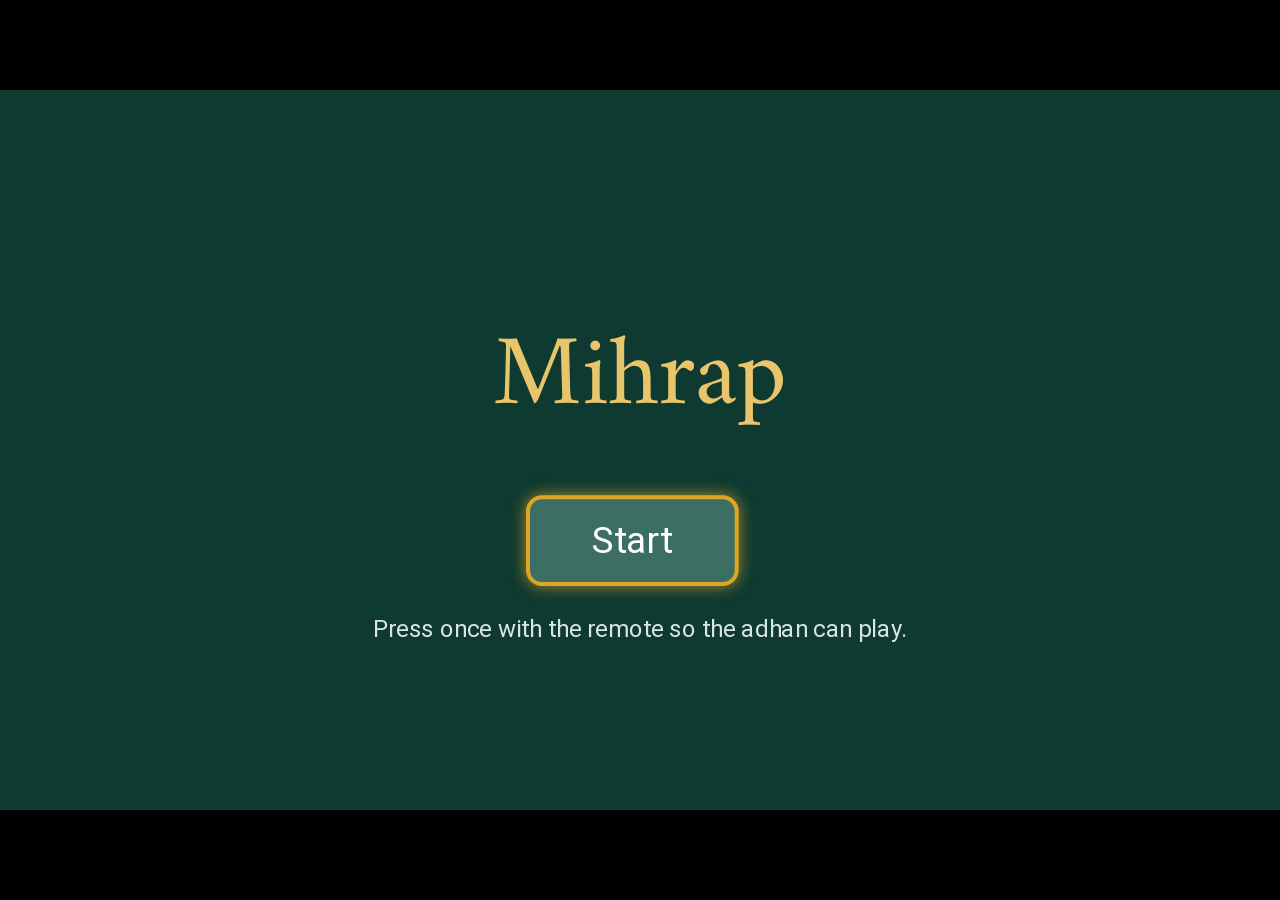
==== index.html @ 2844ba14 "Keep 90 days of prayer times and the adhan recordings on the device - Times: a rolling 90-day window" ====
<!DOCTYPE html>
<html lang="tr">
<head>
<meta charset="utf-8">
<meta name="viewport" content="width=device-width, initial-scale=1">
<title>Mihrap</title>
<link rel="icon" href="icon.svg" type="image/svg+xml">
<link rel="manifest" href="manifest.json">
<link rel="apple-touch-icon" href="icons/icon-180.png">
<meta name="theme-color" content="#0f3a31">
<meta name="mobile-web-app-capable" content="yes">
<meta name="apple-mobile-web-app-capable" content="yes">
<meta name="apple-mobile-web-app-title" content="Mihrap">
<link rel="stylesheet" href="css/app.css?v=17">
</head>
<body>
<div id="stage">

  <!-- Home: photo layer + everything else drawn like the tablet (MainActivity / SkyHomeView) -->
  <div id="home" class="screen">
    <div id="homePhoto"></div>
    <canvas id="homeCanvas" width="1920" height="1080"></canvas>
    <div id="actionRow" class="hidden">
      <button id="actAdhan" class="nav action"><span class="icon" id="icAdhan"></span><span class="lbl" id="lblAdhan"></span></button>
      <button id="actTesbihat" class="nav action hidden"><span class="icon" id="icTesbihat"></span><span class="lbl" id="lblTesbihat"></span></button>
      <button id="actSettings" class="nav action"><span class="icon" id="icSettings"></span><span class="lbl" id="lblSettings"></span></button>
      <button id="actClose" class="nav action"><span class="icon" id="icClose"></span><span class="lbl" id="lblClose"></span></button>
    </div>
    <button id="menuToggle" class="nav" aria-label="Menu">&#9654;&#xFE0E;</button>
  </div>

  <!-- Screensaver: two slide canvases plus the overlay footer (SkyHomeView.drawSlideDisc) -->
  <div id="saver" class="screen hidden">
    <canvas id="slideA" width="1920" height="1080"></canvas>
    <canvas id="slideB" width="1920" height="1080"></canvas>
    <canvas id="saverOverlay" width="1920" height="1080"></canvas>
  </div>

  <!-- Adhan: world mosque photos with a caption, as on the tablet -->
  <div id="adhan" class="layer hidden">
    <div id="adhanPhoto"></div>
    <div id="adhanCaption"></div>
    <button id="adhanStop" class="nav" aria-label="Stop"></button>
  </div>

  <!-- Reminder overlay (eventOverlay) -->
  <div id="eventOverlay" class="hidden">
    <div id="eventTitle"></div>
    <div id="eventSubtitle"></div>
  </div>

  <!-- Settings -->
  <div id="settings" class="screen hidden">
    <h1 id="settingsTitle"></h1>
    <div id="settingsBody"></div>
    <div class="settingsButtons">
      <button id="saveSettings" class="nav big primary"></button>
      <button id="cancelSettings" class="nav big"></button>
      <button id="openCredits" class="nav big"></button>
      <button id="resetSettings" class="nav big danger"></button>
    </div>
  </div>

  <!-- Picker (long lists: countries, cities, districts) -->
  <div id="picker" class="layer hidden">
    <div class="pickerBox">
      <h2 id="pickerTitle"></h2>
      <div id="pickerLetters"></div>
      <div id="pickerList"></div>
    </div>
  </div>

  <!-- Credits -->
  <div id="credits" class="layer hidden">
    <div class="creditsBox">
      <h2 id="creditsTitle"></h2>
      <div id="creditsList"></div>
      <button id="closeCredits" class="nav big"></button>
    </div>
  </div>

  <div id="toast" class="hidden"></div>

  <!-- Start: one press unlocks sound in the TV browser -->
  <div id="start" class="layer">
    <div class="startBox">
      <div class="startLogo">Mihrap</div>
      <button id="startButton" class="nav big primary">Başlat</button>
      <div id="startHint"></div>
    </div>
  </div>
</div>

<audio id="player" preload="none"></audio>
<audio id="cue" preload="none"></audio>
<script src="data/config.js?v=17"></script>
<script src="js/app.js?v=17"></script>
</body>
</html>
---- css/app.css ----
/* Mihrap web. Written for old TV browsers too: no CSS variables, no grid, prefixed flexbox.
   Sizes: the stage is 1920x1080 and one Android dp is 1.5 px (a 1280x720 dp screen). */
@font-face { font-family: "Amiri"; src: url("../fonts/amiri_regular.ttf") format("truetype"); }
@font-face { font-family: "Scheherazade"; src: url("../fonts/scheherazade_new_regular.ttf") format("truetype"); }
@font-face { font-family: "MihrapSerif"; src: url("../fonts/noto_serif_regular.ttf") format("truetype"); font-weight: 400; }
@font-face { font-family: "MihrapSerif"; src: url("../fonts/NotoSerif-Bold.ttf") format("truetype"); font-weight: 700; }
@font-face { font-family: "MRoboto"; src: url("../fonts/Roboto-Regular.ttf") format("truetype"); font-weight: 400; }
@font-face { font-family: "MRoboto"; src: url("../fonts/Roboto-Bold.ttf") format("truetype"); font-weight: 700; }
@font-face { font-family: "MRobotoThin"; src: url("../fonts/Roboto-Thin.ttf") format("truetype"); }
@font-face { font-family: "MMono"; src: url("../fonts/DroidSansMono.ttf") format("truetype"); }

html, body { margin: 0; padding: 0; width: 100%; height: 100%; overflow: hidden; background: #000; }
body { font-family: "MRoboto", Roboto, "Noto Sans", Arial, sans-serif; -webkit-user-select: none; user-select: none; cursor: default; }
button { font-family: inherit; }

#stage { position: absolute; left: 0; top: 0; width: 1920px; height: 1080px; overflow: hidden; background: #000;
  -webkit-transform-origin: 0 0; transform-origin: 0 0; }
.screen, .layer { position: absolute; left: 0; top: 0; width: 1920px; height: 1080px; }
.hidden { display: none !important; }

/* Focus ring for the remote */
.nav { outline: none; }
.nav:focus { box-shadow: 0 0 0 6px #e0a526, 0 0 22px 6px rgba(224,165,38,.75); z-index: 2; }

/* ---------- Home ---------- */
#home { background: #000; }
#homePhoto, #adhanPhoto { position: absolute; left: 0; top: 0; width: 1920px; height: 1080px;
  background-color: #000; background-position: center center; background-size: cover; background-repeat: no-repeat; }
#homeCanvas { position: absolute; left: 0; top: 0; width: 1920px; height: 1080px; }
/* The menu toggle, bottom left (56dp, margins 6dp / 14dp, 30sp). */
#menuToggle { position: absolute; left: 9px; bottom: 21px; width: 84px; height: 84px; padding: 0; border: 0; border-radius: 12px;
  background: transparent; color: #F4C430; font-size: 45px; line-height: 84px; font-weight: bold; cursor: pointer;
  text-shadow: 0 1.5px 9px rgba(0,0,0,.9); }
/* Action buttons (100dp squares, 18dp apart, 10dp above the bottom). */
#actionRow { position: absolute; left: 0; bottom: 15px; width: 1920px; text-align: center; white-space: nowrap; }
.action { display: inline-block; vertical-align: bottom; position: relative; width: 150px; height: 150px; margin: 0 13.5px;
  padding: 15px 12px 27px; border: 0; background: transparent no-repeat 0 0; background-size: 150px 150px;
  color: #fff; font-size: 16.5px; cursor: pointer; overflow: hidden; }
.action .icon { display: block; width: 63px; height: 63px; margin: 6px auto 6px; }
.action .icon svg { width: 63px; height: 63px; }
.action .lbl { display: block; white-space: nowrap; overflow: hidden; text-overflow: ellipsis; }

/* ---------- Screensaver ---------- */
#saver { background: #000; }
#saver canvas { position: absolute; left: 0; top: 0; width: 1920px; height: 1080px; }
#slideA, #slideB { visibility: hidden; }
#saverOverlay { z-index: 5; }
#slideA.show, #slideB.show { visibility: visible; }
.anim { -webkit-transition: -webkit-transform .7s ease-in-out, opacity .7s ease-in-out; transition: transform .7s ease-in-out, opacity .7s ease-in-out; }

/* ---------- Adhan ---------- */
#adhan { background: #000; }
#adhanCaption { position: absolute; left: 0; bottom: 0; width: 1920px; box-sizing: border-box; padding: 18px; background: rgba(0,0,0,.65);
  color: #fff; font-size: 27px; font-weight: bold; text-align: center; }
#adhanStop { position: absolute; left: 0; top: 0; width: 1px; height: 1px; opacity: 0; border: 0; padding: 0; }

/* ---------- Reminder overlay and toast ---------- */
#eventOverlay { position: absolute; left: 0; top: 0; width: 1920px; height: 1080px; box-sizing: border-box; padding: 48px;
  background: rgba(0,0,0,.72); text-align: center; opacity: 0; -webkit-transition: opacity .9s; transition: opacity .9s;
  display: -webkit-box; display: -webkit-flex; display: flex; -webkit-box-orient: vertical; -webkit-flex-direction: column; flex-direction: column;
  -webkit-box-pack: center; -webkit-justify-content: center; justify-content: center; }
#eventOverlay.on { opacity: 1; }
#eventTitle { color: #F0D78A; font-size: 63px; font-weight: bold; text-shadow: 0 0 15px #000; }
#eventSubtitle { color: #fff; font-size: 36px; margin-top: 24px; }
#toast { position: absolute; left: 0; right: 0; bottom: 120px; margin: 0 auto; max-width: 1400px;
  background: #E6E6E6; color: #222; font-size: 21px; padding: 20px 36px; border-radius: 40px; text-align: center; display: table; }

/* ---------- Settings ---------- */
#settings { background: #f6efe2; color: #2b2116; }
#settings h1 { margin: 0; padding: 34px 70px 10px; font-size: 54px; color: #3d6e64; }
#settingsBody { position: absolute; left: 70px; top: 120px; width: 1780px; height: 800px; overflow-x: hidden; overflow-y: auto; -webkit-overflow-scrolling: touch; }
.row { display: -webkit-box; display: -webkit-flex; display: flex; -webkit-box-align: center; -webkit-align-items: center; align-items: center;
  margin: 0 0 14px; min-height: 76px; }
.row .label { width: 470px; font-size: 32px; color: #5a4a34; padding-right: 20px; }
.row .opts { -webkit-box-flex: 1; -webkit-flex: 1; flex: 1; }
.opt { font-size: 30px; padding: 12px 24px; margin: 5px 10px 5px 0; border-radius: 14px; border: 2px solid #d9c59a; background: #fffcf7; color: #2b2116; cursor: pointer; }
.opt.sel { background: #3d6e64; color: #fff; border-color: #3d6e64; }
.note { font-size: 26px; color: #7a6a52; margin: -6px 0 14px 470px; }
.settingsButtons { position: absolute; left: 70px; top: 950px; }
.big { font-size: 36px; padding: 18px 44px; margin-right: 24px; border-radius: 18px; border: 3px solid #c4a05a; background: #fffcf7; color: #2b2116; cursor: pointer; }
.big.primary { background: #3d6e64; border-color: #3d6e64; color: #fff; }
.big.danger { border-color: #b5523e; color: #9a3a2a; }
.big.danger.armed { background: #b5523e; color: #fff; }

/* Scroll areas: the remote scrolls them by focus, a finger or mouse wheel directly. */
.scroll::-webkit-scrollbar, #settingsBody::-webkit-scrollbar, #pickerList::-webkit-scrollbar, #creditsList::-webkit-scrollbar { width: 14px; }
#settingsBody::-webkit-scrollbar-thumb, #pickerList::-webkit-scrollbar-thumb, #creditsList::-webkit-scrollbar-thumb { background: #c4a05a; border-radius: 7px; }
#settingsBody::-webkit-scrollbar-track, #pickerList::-webkit-scrollbar-track, #creditsList::-webkit-scrollbar-track { background: rgba(0,0,0,.06); }
#settingsBody, #pickerList, #creditsList { -ms-touch-action: pan-y; touch-action: pan-y; }

/* ---------- Picker / credits ---------- */
#picker, #credits { background: rgba(20,20,20,.55); }
.pickerBox, .creditsBox { position: absolute; left: 260px; top: 50px; width: 1400px; height: 980px; background: #fffcf7; border-radius: 26px;
  box-shadow: 0 20px 60px rgba(0,0,0,.4); }
.pickerBox h2, .creditsBox h2 { margin: 0; padding: 26px 40px 10px; font-size: 44px; color: #3d6e64; }
#pickerLetters { position: absolute; left: 40px; top: 96px; width: 1320px; }
#pickerLetters .letter { font-size: 26px; width: 46px; height: 52px; padding: 0; margin: 0 4px 6px 0; border-radius: 8px; border: 0;
  background: #e2ddd2; color: #333; cursor: pointer; }
#pickerList { position: absolute; left: 40px; top: 230px; width: 1320px; height: 720px; overflow-x: hidden; overflow-y: auto; -webkit-overflow-scrolling: touch; }
#pickerList .opt { display: block; width: 1280px; text-align: left; margin: 0 0 10px; }
#creditsList { position: absolute; left: 40px; top: 110px; width: 1320px; height: 720px; overflow-x: hidden; overflow-y: auto; -webkit-overflow-scrolling: touch; font-size: 22px; color: #3a3226; }
#creditsList p { margin: 0 0 10px; }
#closeCredits { position: absolute; left: 40px; top: 860px; }

/* ---------- Start ---------- */
#start { background: #0f3a31; color: #fff; }
.startBox { position: absolute; left: 0; top: 300px; width: 1920px; text-align: center; }
.startLogo { font-family: "Amiri", Georgia, serif; font-size: 150px; color: #e8c46a; margin-bottom: 50px; }
#startHint { font-size: 36px; margin-top: 50px; color: #d9e6df; }
#startButton { font-size: 56px; padding: 26px 90px; }
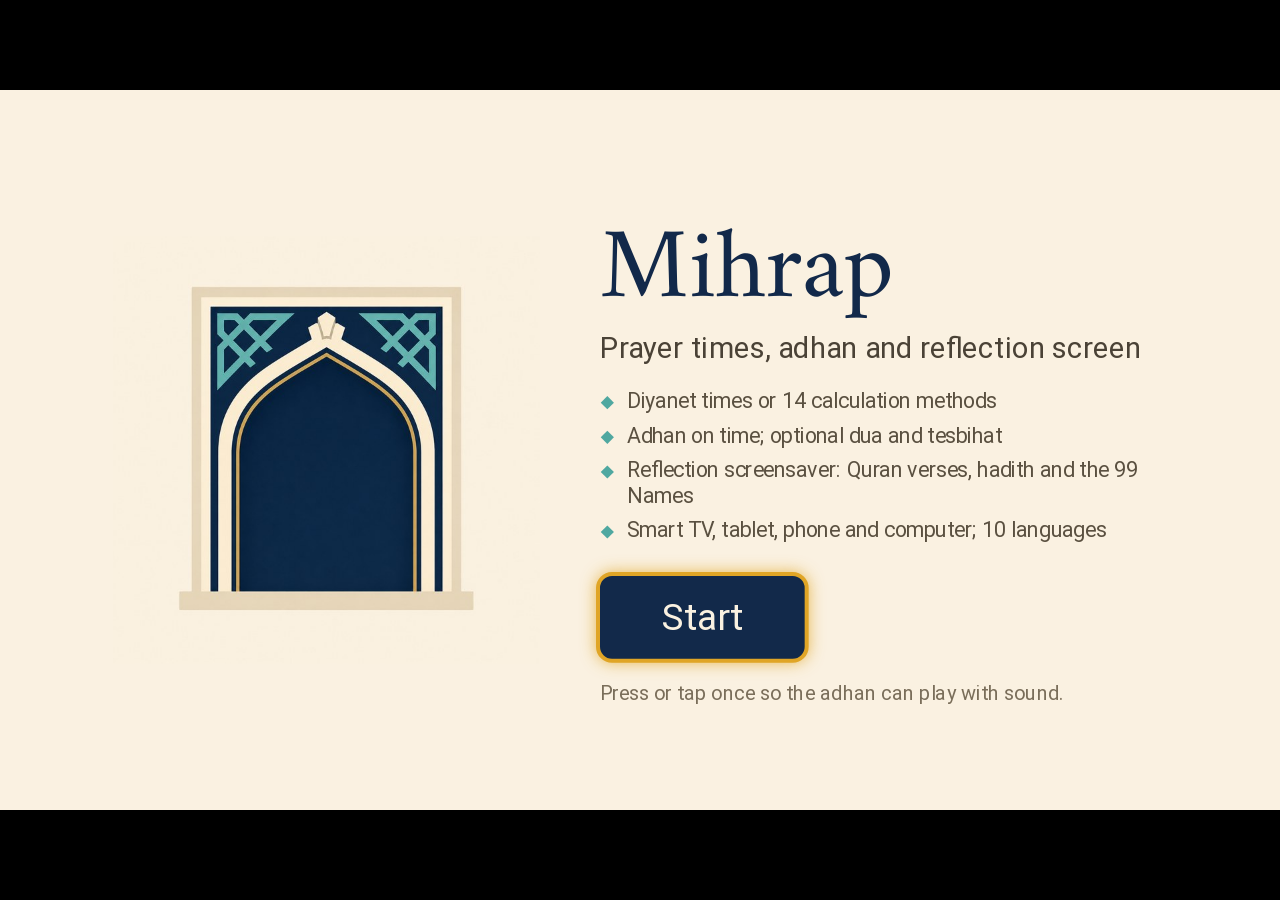
==== commit 6dd8141c: "Mihrap Web: new start page, search engine tags, iPhone audio fix Co-Authored-By: Claude Opus 5.5 <no" ====
--- a/index.html
+++ b/index.html
@@ -2,18 +2,37 @@
 <html lang="tr">
 <head>
 <meta charset="utf-8">
-<meta name="viewport" content="width=device-width, initial-scale=1">
-<title>Mihrap</title>
+<meta name="viewport" content="width=device-width, initial-scale=1, minimum-scale=1, maximum-scale=1, user-scalable=no, viewport-fit=cover">
+<title>Mihrap — Namaz vakitleri, ezan ve tefekkür ekranı</title>
+<meta name="description" content="Mihrap; namaz vakitlerini gösteren, vaktinde ezan okutan ve ayet, hadis ve Esmâ-ül Hüsnâ'dan oluşan tefekkür ekran koruyucusu olan ücretsiz bir uygulamadır. Akıllı TV, tablet, telefon ve bilgisayarda tarayıcıdan çalışır.">
+<link rel="canonical" href="https://mihrap.uk/">
+<meta property="og:type" content="website">
+<meta property="og:site_name" content="Mihrap">
+<meta property="og:title" content="Mihrap — Namaz vakitleri, ezan ve tefekkür ekranı">
+<meta property="og:description" content="Namaz vakitleri, vaktinde ezan ve tefekkür ekran koruyucusu. Akıllı TV, tablet, telefon ve bilgisayarda tarayıcıdan çalışır.">
+<meta property="og:url" content="https://mihrap.uk/">
+<meta property="og:image" content="https://mihrap.uk/img/og.jpg">
+<meta property="og:image:width" content="1200">
+<meta property="og:image:height" content="630">
+<meta property="og:locale" content="tr_TR">
+<meta name="twitter:card" content="summary_large_image">
+<script type="application/ld+json">
+{"@context":"https://schema.org","@type":"WebApplication","name":"Mihrap","url":"https://mihrap.uk/",
+"description":"Namaz vakitleri, vaktinde ezan ve tefekkür ekran koruyucusu. Akıllı TV, tablet, telefon ve bilgisayarda tarayıcıdan çalışır.",
+"applicationCategory":"LifestyleApplication","operatingSystem":"Web tarayıcısı","inLanguage":["tr","en","de","ar","fa","id","ms","zh","ur","hi"],
+"image":"https://mihrap.uk/img/og.jpg","offers":{"@type":"Offer","price":"0","priceCurrency":"GBP"}}
+</script>
 <link rel="icon" href="icon.svg" type="image/svg+xml">
 <link rel="manifest" href="manifest.json">
 <link rel="apple-touch-icon" href="icons/icon-180.png">
-<meta name="theme-color" content="#0f3a31">
+<meta name="theme-color" content="#faf1e1">
 <meta name="mobile-web-app-capable" content="yes">
 <meta name="apple-mobile-web-app-capable" content="yes">
 <meta name="apple-mobile-web-app-title" content="Mihrap">
-<link rel="stylesheet" href="css/app.css?v=17">
+<link rel="stylesheet" href="css/app.css?v=20">
 </head>
 <body>
+<div id="frame">
 <div id="stage">
 
   <!-- Home: photo layer + everything else drawn like the tablet (MainActivity / SkyHomeView) -->
@@ -83,17 +102,26 @@
 
   <!-- Start: one press unlocks sound in the TV browser -->
   <div id="start" class="layer">
+    <img class="startArt" src="img/mihrap.jpg" width="640" height="640" alt="Mihrap simgesi: mihrap kemeri">
     <div class="startBox">
-      <div class="startLogo">Mihrap</div>
+      <h1 class="startLogo">Mihrap</h1>
+      <p class="startTagline" id="startTagline">Namaz vakitleri, ezan ve tefekkür ekranı</p>
+      <ul class="startFacts" id="startFacts">
+        <li>Diyanet vakitleri veya 14 hesaplama yöntemi</li>
+        <li>Vaktinde ezan; isteğe bağlı dua ve tesbihat</li>
+        <li>Tefekkür ekran koruyucusu: ayet, hadis ve Esmâ-ül Hüsnâ</li>
+        <li>Akıllı TV, tablet, telefon ve bilgisayarda; 10 dil</li>
+      </ul>
       <button id="startButton" class="nav big primary">Başlat</button>
       <div id="startHint"></div>
     </div>
   </div>
 </div>
+</div>
 
 <audio id="player" preload="none"></audio>
 <audio id="cue" preload="none"></audio>
-<script src="data/config.js?v=17"></script>
-<script src="js/app.js?v=17"></script>
+<script src="data/config.js?v=20"></script>
+<script src="js/app.js?v=20"></script>
 </body>
 </html>
--- a/css/app.css
+++ b/css/app.css
@@ -9,7 +9,11 @@
 @font-face { font-family: "MRobotoThin"; src: url("../fonts/Roboto-Thin.ttf") format("truetype"); }
 @font-face { font-family: "MMono"; src: url("../fonts/DroidSansMono.ttf") format("truetype"); }
 
-html, body { margin: 0; padding: 0; width: 100%; height: 100%; overflow: hidden; background: #000; }
+html, body { margin: 0; padding: 0; width: 100%; height: 100%; overflow: hidden; background: #000;
+  -webkit-text-size-adjust: 100%; text-size-adjust: 100%; }
+/* The 1920 px stage sits in a screen-sized fixed frame, so phones and tablets cannot widen the page
+   to fit it (which zoomed the page out and shifted everything sideways). */
+#frame { position: fixed; left: 0; top: 0; width: 100%; height: 100%; overflow: hidden; }
 body { font-family: "MRoboto", Roboto, "Noto Sans", Arial, sans-serif; -webkit-user-select: none; user-select: none; cursor: default; }
 button { font-family: inherit; }
 
@@ -103,8 +107,13 @@
 #closeCredits { position: absolute; left: 40px; top: 860px; }
 
 /* ---------- Start ---------- */
-#start { background: #0f3a31; color: #fff; }
-.startBox { position: absolute; left: 0; top: 300px; width: 1920px; text-align: center; }
-.startLogo { font-family: "Amiri", Georgia, serif; font-size: 150px; color: #e8c46a; margin-bottom: 50px; }
-#startHint { font-size: 36px; margin-top: 50px; color: #d9e6df; }
-#startButton { font-size: 56px; padding: 26px 90px; }
+#start { background: #faf1e1; color: #4a4236; }
+.startArt { position: absolute; left: 170px; top: 220px; width: 640px; height: 640px; }
+.startBox { position: absolute; left: 900px; top: 190px; width: 900px; text-align: left; }
+.startLogo { font-family: "Amiri", Georgia, serif; font-weight: normal; font-size: 150px; line-height: 1.1; color: #12294a; margin: 0; }
+.startTagline { font-size: 44px; color: #4a4236; margin: 6px 0 34px; }
+.startFacts { list-style: none; margin: 0 0 50px; padding: 0; font-size: 32px; color: #5a5040; }
+.startFacts li { position: relative; padding-left: 40px; margin-bottom: 14px; }
+.startFacts li:before { content: ""; position: absolute; left: 4px; top: 15px; width: 14px; height: 14px; background: #4fa8a0; transform: rotate(45deg); }
+#startButton { font-size: 56px; padding: 26px 90px; background: #12294a; border-color: #12294a; color: #faf1e1; }
+#startHint { font-size: 30px; margin-top: 34px; color: #7a6e5a; }
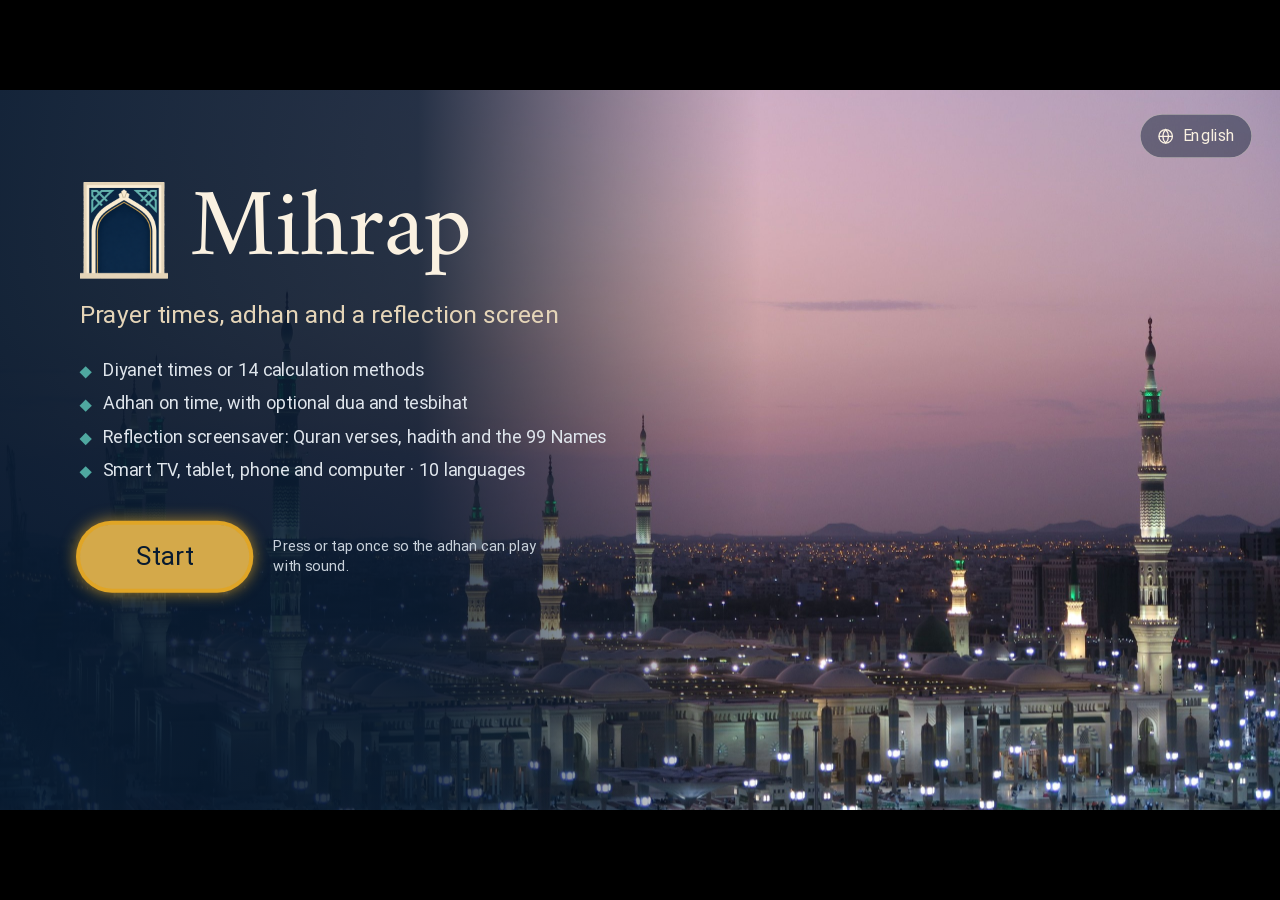
==== commit eae9cd8c: "Mihrap Web: photo start page (design C), English first, language menu Co-Authored-By: Claude Opus 5." ====
--- a/index.html
+++ b/index.html
@@ -1,35 +1,36 @@
 <!DOCTYPE html>
-<html lang="tr">
+<html lang="en">
 <head>
 <meta charset="utf-8">
 <meta name="viewport" content="width=device-width, initial-scale=1, minimum-scale=1, maximum-scale=1, user-scalable=no, viewport-fit=cover">
-<title>Mihrap — Namaz vakitleri, ezan ve tefekkür ekranı</title>
-<meta name="description" content="Mihrap; namaz vakitlerini gösteren, vaktinde ezan okutan ve ayet, hadis ve Esmâ-ül Hüsnâ'dan oluşan tefekkür ekran koruyucusu olan ücretsiz bir uygulamadır. Akıllı TV, tablet, telefon ve bilgisayarda tarayıcıdan çalışır.">
+<title>Mihrap — Prayer times, adhan and a reflection screen</title>
+<meta name="description" content="Mihrap is a free prayer times app: Diyanet times or 14 calculation methods, the adhan on time and a reflection screensaver with Quran verses, hadith and the 99 Names. Runs in the browser on smart TVs, tablets, phones and computers, in 10 languages. Namaz vakitleri, ezan ve tefekkür ekranı.">
 <link rel="canonical" href="https://mihrap.uk/">
 <meta property="og:type" content="website">
 <meta property="og:site_name" content="Mihrap">
-<meta property="og:title" content="Mihrap — Namaz vakitleri, ezan ve tefekkür ekranı">
-<meta property="og:description" content="Namaz vakitleri, vaktinde ezan ve tefekkür ekran koruyucusu. Akıllı TV, tablet, telefon ve bilgisayarda tarayıcıdan çalışır.">
+<meta property="og:title" content="Mihrap — Prayer times, adhan and a reflection screen">
+<meta property="og:description" content="Prayer times, the adhan on time and a reflection screensaver. Runs in the browser on smart TVs, tablets, phones and computers.">
 <meta property="og:url" content="https://mihrap.uk/">
 <meta property="og:image" content="https://mihrap.uk/img/og.jpg">
 <meta property="og:image:width" content="1200">
 <meta property="og:image:height" content="630">
-<meta property="og:locale" content="tr_TR">
+<meta property="og:locale" content="en_GB">
+<meta property="og:locale:alternate" content="tr_TR">
 <meta name="twitter:card" content="summary_large_image">
 <script type="application/ld+json">
 {"@context":"https://schema.org","@type":"WebApplication","name":"Mihrap","url":"https://mihrap.uk/",
-"description":"Namaz vakitleri, vaktinde ezan ve tefekkür ekran koruyucusu. Akıllı TV, tablet, telefon ve bilgisayarda tarayıcıdan çalışır.",
-"applicationCategory":"LifestyleApplication","operatingSystem":"Web tarayıcısı","inLanguage":["tr","en","de","ar","fa","id","ms","zh","ur","hi"],
+"description":"Prayer times, the adhan on time and a reflection screensaver. Runs in the browser on smart TVs, tablets, phones and computers.",
+"applicationCategory":"LifestyleApplication","operatingSystem":"Web browser","inLanguage":["en","tr","de","ar","fa","id","ms","zh","ur","hi"],
 "image":"https://mihrap.uk/img/og.jpg","offers":{"@type":"Offer","price":"0","priceCurrency":"GBP"}}
 </script>
 <link rel="icon" href="icon.svg" type="image/svg+xml">
 <link rel="manifest" href="manifest.json">
 <link rel="apple-touch-icon" href="icons/icon-180.png">
-<meta name="theme-color" content="#faf1e1">
+<meta name="theme-color" content="#071a30">
 <meta name="mobile-web-app-capable" content="yes">
 <meta name="apple-mobile-web-app-capable" content="yes">
 <meta name="apple-mobile-web-app-title" content="Mihrap">
-<link rel="stylesheet" href="css/app.css?v=20">
+<link rel="stylesheet" href="css/app.css?v=21">
 </head>
 <body>
 <div id="frame">
@@ -102,26 +103,33 @@
 
   <!-- Start: one press unlocks sound in the TV browser -->
   <div id="start" class="layer">
-    <img class="startArt" src="img/mihrap.jpg" width="640" height="640" alt="Mihrap simgesi: mihrap kemeri">
-    <div class="startBox">
-      <h1 class="startLogo">Mihrap</h1>
-      <p class="startTagline" id="startTagline">Namaz vakitleri, ezan ve tefekkür ekranı</p>
+    <div class="startShade"></div>
+    <div class="startBox" id="startBox">
+      <div class="startHead">
+        <img class="startMark" src="img/mihrab-logo.png" width="132" height="145" alt="Mihrap logo: a mihrab arch">
+        <h1 class="startLogo">Mihrap</h1>
+      </div>
+      <p class="startTagline" id="startTagline">Prayer times, adhan and a reflection screen</p>
       <ul class="startFacts" id="startFacts">
-        <li>Diyanet vakitleri veya 14 hesaplama yöntemi</li>
-        <li>Vaktinde ezan; isteğe bağlı dua ve tesbihat</li>
-        <li>Tefekkür ekran koruyucusu: ayet, hadis ve Esmâ-ül Hüsnâ</li>
-        <li>Akıllı TV, tablet, telefon ve bilgisayarda; 10 dil</li>
+        <li>Diyanet times or 14 calculation methods</li>
+        <li>Adhan on time, with optional dua and tesbihat</li>
+        <li>Reflection screensaver: Quran verses, hadith and the 99 Names</li>
+        <li>Smart TV, tablet, phone and computer · 10 languages</li>
       </ul>
-      <button id="startButton" class="nav big primary">Başlat</button>
-      <div id="startHint"></div>
+      <div class="startRow">
+        <button id="startButton" class="nav">Start</button>
+        <div id="startHint">Press or tap once so the adhan can play with sound.</div>
+      </div>
     </div>
+    <button id="startLang" class="nav"><svg width="27" height="27" viewBox="0 0 24 24" fill="none" stroke="currentColor" stroke-width="1.8" aria-hidden="true"><circle cx="12" cy="12" r="9"></circle><path d="M3 12h18M12 3c2.5 2.6 3.8 5.6 3.8 9s-1.3 6.4-3.8 9c-2.5-2.6-3.8-5.6-3.8-9S9.5 5.6 12 3z"></path></svg><span id="startLangName">English</span></button>
+    <div id="langMenu" class="hidden"></div>
   </div>
 </div>
 </div>
 
 <audio id="player" preload="none"></audio>
 <audio id="cue" preload="none"></audio>
-<script src="data/config.js?v=20"></script>
-<script src="js/app.js?v=20"></script>
+<script src="data/config.js?v=21"></script>
+<script src="js/app.js?v=21"></script>
 </body>
 </html>
--- a/css/app.css
+++ b/css/app.css
@@ -107,13 +107,29 @@
 #closeCredits { position: absolute; left: 40px; top: 860px; }
 
 /* ---------- Start ---------- */
-#start { background: #faf1e1; color: #4a4236; }
-.startArt { position: absolute; left: 170px; top: 220px; width: 640px; height: 640px; }
-.startBox { position: absolute; left: 900px; top: 190px; width: 900px; text-align: left; }
-.startLogo { font-family: "Amiri", Georgia, serif; font-weight: normal; font-size: 150px; line-height: 1.1; color: #12294a; margin: 0; }
-.startTagline { font-size: 44px; color: #4a4236; margin: 6px 0 34px; }
-.startFacts { list-style: none; margin: 0 0 50px; padding: 0; font-size: 32px; color: #5a5040; }
-.startFacts li { position: relative; padding-left: 40px; margin-bottom: 14px; }
-.startFacts li:before { content: ""; position: absolute; left: 4px; top: 15px; width: 14px; height: 14px; background: #4fa8a0; transform: rotate(45deg); }
-#startButton { font-size: 56px; padding: 26px 90px; background: #12294a; border-color: #12294a; color: #faf1e1; }
-#startHint { font-size: 30px; margin-top: 34px; color: #7a6e5a; }
+#start { background: #071a30 url(../home/photo0.jpg) center 60% / cover no-repeat; color: #faf1e1; }
+.startShade { position: absolute; left: 0; top: 0; bottom: 0; width: 1140px;
+  background: linear-gradient(90deg, rgba(7,26,48,.94) 0%, rgba(7,26,48,.86) 55%, rgba(7,26,48,0) 100%); }
+.startBox { position: absolute; left: 120px; top: 138px; width: 900px; text-align: start; }
+.startHead { display: flex; align-items: center; }
+.startMark { width: 132px; height: 145px; margin: 0 33px 0 0; }
+[dir=rtl] .startMark { margin: 0 0 0 33px; }
+.startLogo { font-family: "Amiri", Georgia, serif; font-weight: normal; font-size: 144px; line-height: 1; color: #faf1e1; margin: 0; }
+.startTagline { font-size: 37px; color: #e5d5b8; margin: 33px 0 45px; }
+.startFacts { list-style: none; margin: 0; padding: 0; font-size: 27px; color: #dfe5ec; }
+.startFacts li { position: relative; padding: 0 0 0 34px; margin-bottom: 18px; }
+.startFacts li:before { content: ""; position: absolute; left: 2px; top: 13px; width: 13px; height: 13px; background: #4fa8a0; transform: rotate(45deg); }
+[dir=rtl] .startFacts li { padding: 0 34px 0 0; }
+[dir=rtl] .startFacts li:before { left: auto; right: 2px; }
+.startRow { display: flex; align-items: center; margin-top: 66px; }
+#startButton { font-size: 39px; height: 96px; padding: 0 84px; border-radius: 48px; border: 0; background: #d4a94a; color: #071a30; font-weight: 500; }
+#startHint { font-size: 22px; line-height: 1.4; color: #c9d2dc; max-width: 400px; margin: 0 0 0 36px; }
+[dir=rtl] #startHint { margin: 0 36px 0 0; }
+#startLang { position: absolute; top: 36px; right: 42px; display: flex; align-items: center; height: 66px; padding: 0 24px; border-radius: 33px;
+  border: 1px solid rgba(250,241,225,.5); background: rgba(7,26,48,.45); color: #faf1e1; font-size: 24px; }
+#startLang svg { margin-right: 12px; }
+#langMenu { position: absolute; top: 116px; right: 42px; width: 380px; padding: 12px; border-radius: 18px; background: rgba(7,26,48,.97);
+  box-shadow: 0 12px 40px rgba(0,0,0,.5); }
+#langMenu .nav { display: block; width: 100%; text-align: left; font-size: 26px; padding: 12px 20px; margin: 0 0 4px; border: 0; border-radius: 10px;
+  background: transparent; color: #faf1e1; }
+#langMenu .nav.on { background: rgba(212,169,74,.22); color: #f1d48c; }
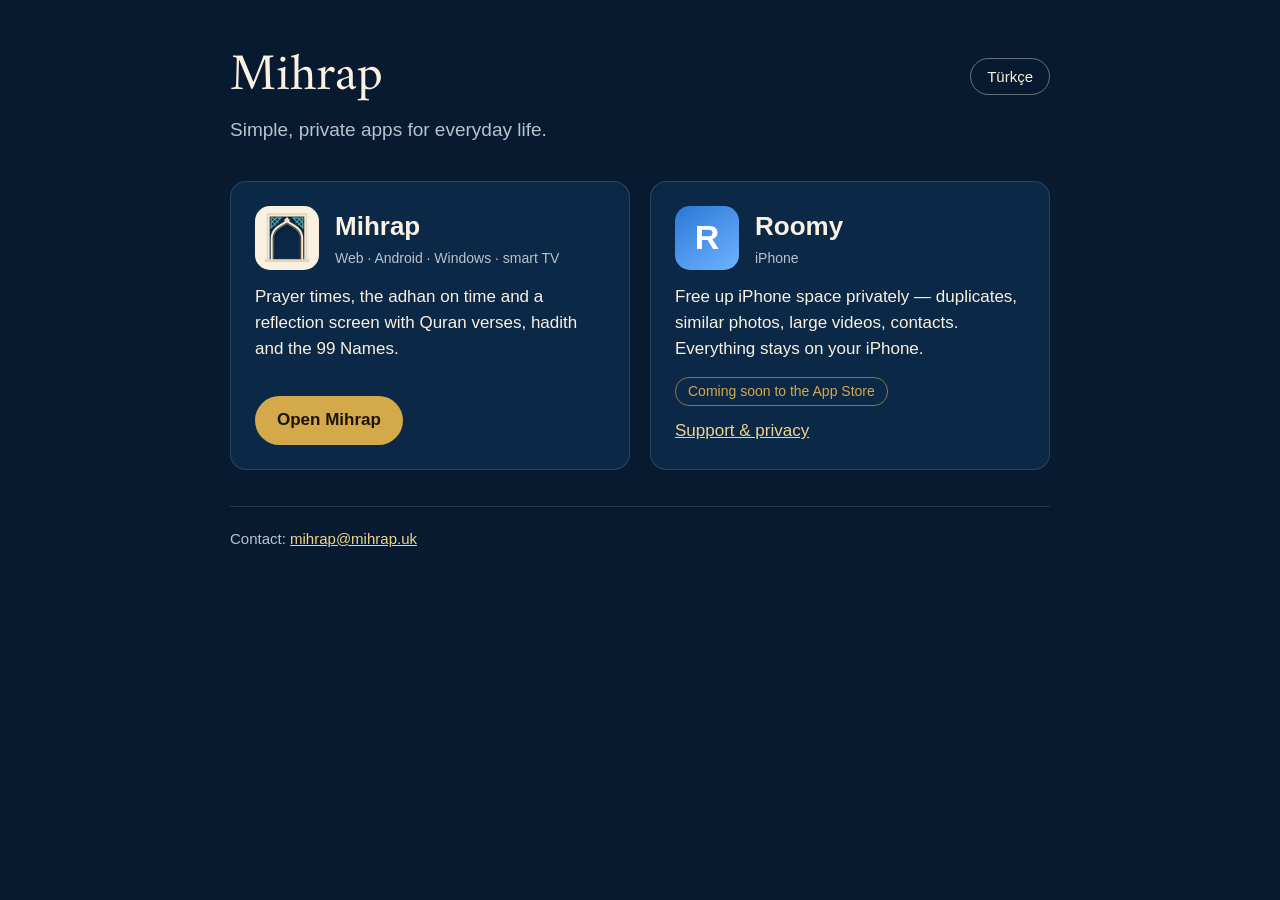
==== commit 1e5e90f7: "Studio home page at /, Mihrap web app moved to /mihrap/, Roomy pages at /roomy/ Root sw.js retires t" ====
--- a/index.html
+++ b/index.html
@@ -1,135 +1,137 @@
-<!DOCTYPE html>
-<html lang="en">
-<head>
-<meta charset="utf-8">
-<meta name="viewport" content="width=device-width, initial-scale=1, minimum-scale=1, maximum-scale=1, user-scalable=no, viewport-fit=cover">
-<title>Mihrap — Prayer times, adhan and a reflection screen</title>
-<meta name="description" content="Mihrap is a free prayer times app: Diyanet times or 14 calculation methods, the adhan on time and a reflection screensaver with Quran verses, hadith and the 99 Names. Runs in the browser on smart TVs, tablets, phones and computers, in 10 languages. Namaz vakitleri, ezan ve tefekkür ekranı.">
-<link rel="canonical" href="https://mihrap.uk/">
-<meta property="og:type" content="website">
-<meta property="og:site_name" content="Mihrap">
-<meta property="og:title" content="Mihrap — Prayer times, adhan and a reflection screen">
-<meta property="og:description" content="Prayer times, the adhan on time and a reflection screensaver. Runs in the browser on smart TVs, tablets, phones and computers.">
-<meta property="og:url" content="https://mihrap.uk/">
-<meta property="og:image" content="https://mihrap.uk/img/og.jpg">
-<meta property="og:image:width" content="1200">
-<meta property="og:image:height" content="630">
-<meta property="og:locale" content="en_GB">
-<meta property="og:locale:alternate" content="tr_TR">
-<meta name="twitter:card" content="summary_large_image">
-<script type="application/ld+json">
-{"@context":"https://schema.org","@type":"WebApplication","name":"Mihrap","url":"https://mihrap.uk/",
-"description":"Prayer times, the adhan on time and a reflection screensaver. Runs in the browser on smart TVs, tablets, phones and computers.",
-"applicationCategory":"LifestyleApplication","operatingSystem":"Web browser","inLanguage":["en","tr","de","ar","fa","id","ms","zh","ur","hi"],
-"image":"https://mihrap.uk/img/og.jpg","offers":{"@type":"Offer","price":"0","priceCurrency":"GBP"}}
-</script>
-<link rel="icon" href="icon.svg" type="image/svg+xml">
-<link rel="manifest" href="manifest.json">
-<link rel="apple-touch-icon" href="icons/icon-180.png">
-<meta name="theme-color" content="#071a30">
-<meta name="mobile-web-app-capable" content="yes">
-<meta name="apple-mobile-web-app-capable" content="yes">
-<meta name="apple-mobile-web-app-title" content="Mihrap">
-<link rel="stylesheet" href="css/app.css?v=21">
-</head>
-<body>
-<div id="frame">
-<div id="stage">
-
-  <!-- Home: photo layer + everything else drawn like the tablet (MainActivity / SkyHomeView) -->
-  <div id="home" class="screen">
-    <div id="homePhoto"></div>
-    <canvas id="homeCanvas" width="1920" height="1080"></canvas>
-    <div id="actionRow" class="hidden">
-      <button id="actAdhan" class="nav action"><span class="icon" id="icAdhan"></span><span class="lbl" id="lblAdhan"></span></button>
-      <button id="actTesbihat" class="nav action hidden"><span class="icon" id="icTesbihat"></span><span class="lbl" id="lblTesbihat"></span></button>
-      <button id="actSettings" class="nav action"><span class="icon" id="icSettings"></span><span class="lbl" id="lblSettings"></span></button>
-      <button id="actClose" class="nav action"><span class="icon" id="icClose"></span><span class="lbl" id="lblClose"></span></button>
-    </div>
-    <button id="menuToggle" class="nav" aria-label="Menu">&#9654;&#xFE0E;</button>
-  </div>
-
-  <!-- Screensaver: two slide canvases plus the overlay footer (SkyHomeView.drawSlideDisc) -->
-  <div id="saver" class="screen hidden">
-    <canvas id="slideA" width="1920" height="1080"></canvas>
-    <canvas id="slideB" width="1920" height="1080"></canvas>
-    <canvas id="saverOverlay" width="1920" height="1080"></canvas>
-  </div>
-
-  <!-- Adhan: world mosque photos with a caption, as on the tablet -->
-  <div id="adhan" class="layer hidden">
-    <div id="adhanPhoto"></div>
-    <div id="adhanCaption"></div>
-    <button id="adhanStop" class="nav" aria-label="Stop"></button>
-  </div>
-
-  <!-- Reminder overlay (eventOverlay) -->
-  <div id="eventOverlay" class="hidden">
-    <div id="eventTitle"></div>
-    <div id="eventSubtitle"></div>
-  </div>
-
-  <!-- Settings -->
-  <div id="settings" class="screen hidden">
-    <h1 id="settingsTitle"></h1>
-    <div id="settingsBody"></div>
-    <div class="settingsButtons">
-      <button id="saveSettings" class="nav big primary"></button>
-      <button id="cancelSettings" class="nav big"></button>
-      <button id="openCredits" class="nav big"></button>
-      <button id="resetSettings" class="nav big danger"></button>
-    </div>
-  </div>
-
-  <!-- Picker (long lists: countries, cities, districts) -->
-  <div id="picker" class="layer hidden">
-    <div class="pickerBox">
-      <h2 id="pickerTitle"></h2>
-      <div id="pickerLetters"></div>
-      <div id="pickerList"></div>
-    </div>
-  </div>
-
-  <!-- Credits -->
-  <div id="credits" class="layer hidden">
-    <div class="creditsBox">
-      <h2 id="creditsTitle"></h2>
-      <div id="creditsList"></div>
-      <button id="closeCredits" class="nav big"></button>
-    </div>
-  </div>
-
-  <div id="toast" class="hidden"></div>
-
-  <!-- Start: one press unlocks sound in the TV browser -->
-  <div id="start" class="layer">
-    <div class="startShade"></div>
-    <div class="startBox" id="startBox">
-      <div class="startHead">
-        <img class="startMark" src="img/mihrab-logo.png" width="132" height="145" alt="Mihrap logo: a mihrab arch">
-        <h1 class="startLogo">Mihrap</h1>
-      </div>
-      <p class="startTagline" id="startTagline">Prayer times, adhan and a reflection screen</p>
-      <ul class="startFacts" id="startFacts">
-        <li>Diyanet times or 14 calculation methods</li>
-        <li>Adhan on time, with optional dua and tesbihat</li>
-        <li>Reflection screensaver: Quran verses, hadith and the 99 Names</li>
-        <li>Smart TV, tablet, phone and computer · 10 languages</li>
-      </ul>
-      <div class="startRow">
-        <button id="startButton" class="nav">Start</button>
-        <div id="startHint">Press or tap once so the adhan can play with sound.</div>
-      </div>
-    </div>
-    <button id="startLang" class="nav"><svg width="27" height="27" viewBox="0 0 24 24" fill="none" stroke="currentColor" stroke-width="1.8" aria-hidden="true"><circle cx="12" cy="12" r="9"></circle><path d="M3 12h18M12 3c2.5 2.6 3.8 5.6 3.8 9s-1.3 6.4-3.8 9c-2.5-2.6-3.8-5.6-3.8-9S9.5 5.6 12 3z"></path></svg><span id="startLangName">English</span></button>
-    <div id="langMenu" class="hidden"></div>
-  </div>
-</div>
-</div>
-
-<audio id="player" preload="none"></audio>
-<audio id="cue" preload="none"></audio>
-<script src="data/config.js?v=21"></script>
-<script src="js/app.js?v=21"></script>
-</body>
-</html>
+<!DOCTYPE html>
+<html lang="en">
+<head>
+<script>
+  // Returning Mihrap users (TVs, tablets, installed web apps) go straight to the app.
+  // mihrap.uk/?home always shows this page.
+  (function () {
+    try {
+      var standalone = matchMedia("(display-mode: standalone)").matches || matchMedia("(display-mode: fullscreen)").matches;
+      var used = false;
+      for (var i = 0; i < localStorage.length; i++) { if (String(localStorage.key(i)).indexOf("mihrap_") === 0) { used = true; break; } }
+      if ((standalone || used) && location.search.indexOf("home") === -1) location.replace("mihrap/" + location.hash);
+    } catch (e) {}
+  })();
+</script>
+<meta charset="utf-8">
+<meta name="viewport" content="width=device-width, initial-scale=1">
+<title>Mihrap — Apps</title>
+<meta name="description" content="Apps by Mihrap: Mihrap for prayer times, the adhan and a reflection screen, and Roomy for freeing up iPhone space privately.">
+<link rel="canonical" href="https://mihrap.uk/">
+<meta property="og:type" content="website">
+<meta property="og:site_name" content="Mihrap">
+<meta property="og:title" content="Mihrap — Apps">
+<meta property="og:description" content="Mihrap: prayer times, adhan and a reflection screen. Roomy: free up iPhone space privately.">
+<meta property="og:url" content="https://mihrap.uk/">
+<meta property="og:image" content="https://mihrap.uk/mihrap/img/og.jpg">
+<meta property="og:image:width" content="1200">
+<meta property="og:image:height" content="630">
+<meta property="og:locale" content="en_GB">
+<meta property="og:locale:alternate" content="tr_TR">
+<meta name="theme-color" content="#071a30">
+<link rel="icon" href="mihrap/icon.svg" type="image/svg+xml">
+<link rel="apple-touch-icon" href="mihrap/icons/icon-180.png">
+<style>
+/* Studio home: one column, app cards. Mihrap's navy, cream and gold. */
+@font-face { font-family: "Amiri"; src: url("mihrap/fonts/amiri_regular.ttf") format("truetype"); font-display: swap; }
+:root { --bg: #071a30; --card: #0c2847; --fg: #faf1e1; --muted: #b9c3cf; --gold: #d4a94a; --line: rgba(250,241,225,.14); color-scheme: dark; }
+* { box-sizing: border-box; }
+body { margin: 0; background: var(--bg); color: var(--fg); font: 17px/1.55 -apple-system, BlinkMacSystemFont, "Segoe UI", Roboto, Arial, sans-serif; }
+main { max-width: 860px; margin: 0 auto; padding: 48px 20px 40px; display: flex; flex-direction: column; gap: 36px; }
+header { display: flex; flex-direction: column; gap: 10px; }
+.top { display: flex; justify-content: space-between; align-items: center; gap: 16px; }
+h1 { font-family: "Amiri", Georgia, serif; font-weight: 400; font-size: 52px; line-height: 1.1; margin: 0; }
+.intro { margin: 0; color: var(--muted); max-width: 60ch; font-size: 19px; }
+.lang { background: none; border: 1px solid rgba(250,241,225,.4); color: var(--fg); border-radius: 20px; padding: 6px 16px; font: inherit; font-size: 15px; cursor: pointer; }
+.apps { display: grid; grid-template-columns: repeat(auto-fit, minmax(300px, 1fr)); gap: 20px; }
+.app { background: var(--card); border: 1px solid var(--line); border-radius: 16px; padding: 24px; display: flex; flex-direction: column; gap: 14px; }
+.head { display: flex; align-items: center; gap: 16px; }
+.icon { width: 64px; height: 64px; border-radius: 15px; flex: none; }
+.roomy-icon { background: linear-gradient(145deg, #2a78d6, #6fb3ff); display: grid; place-items: center; font-size: 34px; font-weight: 700; color: #fff; }
+h2 { margin: 0; font-size: 26px; font-weight: 600; }
+.platforms { margin: 2px 0 0; color: var(--muted); font-size: 14px; }
+.app p.desc { margin: 0; color: var(--fg); }
+.actions { margin-top: auto; display: flex; flex-wrap: wrap; align-items: center; gap: 12px 18px; }
+.button { display: inline-block; background: var(--gold); color: #1c1407; text-decoration: none; font-weight: 600; padding: 11px 22px; border-radius: 26px; }
+.link { color: #f1d48c; }
+.badge { font-size: 14px; color: var(--gold); border: 1px solid rgba(212,169,74,.6); border-radius: 14px; padding: 3px 12px; }
+footer { color: var(--muted); font-size: 15px; border-top: 1px solid var(--line); padding-top: 20px; }
+footer a { color: #f1d48c; }
+@media (max-width: 520px) { h1 { font-size: 42px; } main { padding-top: 32px; } }
+</style>
+</head>
+<body>
+<main>
+  <header>
+    <div class="top">
+      <h1>Mihrap</h1>
+      <button class="lang" id="lang" type="button">Türkçe</button>
+    </div>
+    <p class="intro" data-t="intro">Simple, private apps for everyday life.</p>
+  </header>
+
+  <section class="apps">
+    <article class="app">
+      <div class="head">
+        <img class="icon" src="mihrap/icons/icon-192.png" width="64" height="64" alt="">
+        <div>
+          <h2>Mihrap</h2>
+          <p class="platforms" data-t="mihrapPlatforms">Web · Android · Windows · smart TV</p>
+        </div>
+      </div>
+      <p class="desc" data-t="mihrapDesc">Prayer times, the adhan on time and a reflection screen with Quran verses, hadith and the 99 Names.</p>
+      <div class="actions">
+        <a class="button" href="mihrap/" data-t="open">Open Mihrap</a>
+      </div>
+    </article>
+
+    <article class="app">
+      <div class="head">
+        <div class="icon roomy-icon" aria-hidden="true">R</div>
+        <div>
+          <h2>Roomy</h2>
+          <p class="platforms">iPhone</p>
+        </div>
+      </div>
+      <p class="desc" data-t="roomyDesc">Free up iPhone space privately — duplicates, similar photos, large videos, contacts. Everything stays on your iPhone.</p>
+      <div class="actions">
+        <span class="badge" data-t="soon">Coming soon to the App Store</span>
+        <a class="link" href="roomy/" data-t="support">Support &amp; privacy</a>
+      </div>
+    </article>
+  </section>
+
+  <footer>
+    <span data-t="contact">Contact:</span> <a href="mailto:mihrap@mihrap.uk">mihrap@mihrap.uk</a>
+  </footer>
+</main>
+<script>
+  (function () {
+    var TR = {
+      intro: "Gündelik hayat için sade ve gizliliğe saygılı uygulamalar.",
+      mihrapPlatforms: "Web · Android · Windows · akıllı TV",
+      mihrapDesc: "Namaz vakitleri, vaktinde ezan ve ayet, hadis ve Esmâ-ül Hüsnâ ile tefekkür ekranı.",
+      open: "Mihrap'ı aç",
+      roomyDesc: "iPhone'da yer açın, gizliliğiniz korunsun — kopyalar, benzer fotoğraflar, büyük videolar, kişiler. Her şey iPhone'unuzda kalır.",
+      soon: "Yakında App Store'da",
+      support: "Destek ve gizlilik",
+      contact: "İletişim:"
+    };
+    var nodes = document.querySelectorAll("[data-t]"), EN = {};
+    for (var i = 0; i < nodes.length; i++) EN[nodes[i].getAttribute("data-t")] = nodes[i].innerHTML;
+    function apply(lang) {
+      var t = lang === "tr" ? TR : EN;
+      for (var i = 0; i < nodes.length; i++) nodes[i].innerHTML = t[nodes[i].getAttribute("data-t")];
+      document.documentElement.lang = lang;
+      document.getElementById("lang").textContent = lang === "tr" ? "English" : "Türkçe";
+      try { localStorage.setItem("studio_lang", lang); } catch (e) {}
+    }
+    var saved = null;
+    try { saved = localStorage.getItem("studio_lang"); } catch (e) {}
+    var lang = saved || ((navigator.language || "").toLowerCase().indexOf("tr") === 0 ? "tr" : "en");
+    if (lang === "tr") apply("tr");
+    document.getElementById("lang").onclick = function () { apply(document.documentElement.lang === "tr" ? "en" : "tr"); };
+  })();
+</script>
+</body>
+</html>
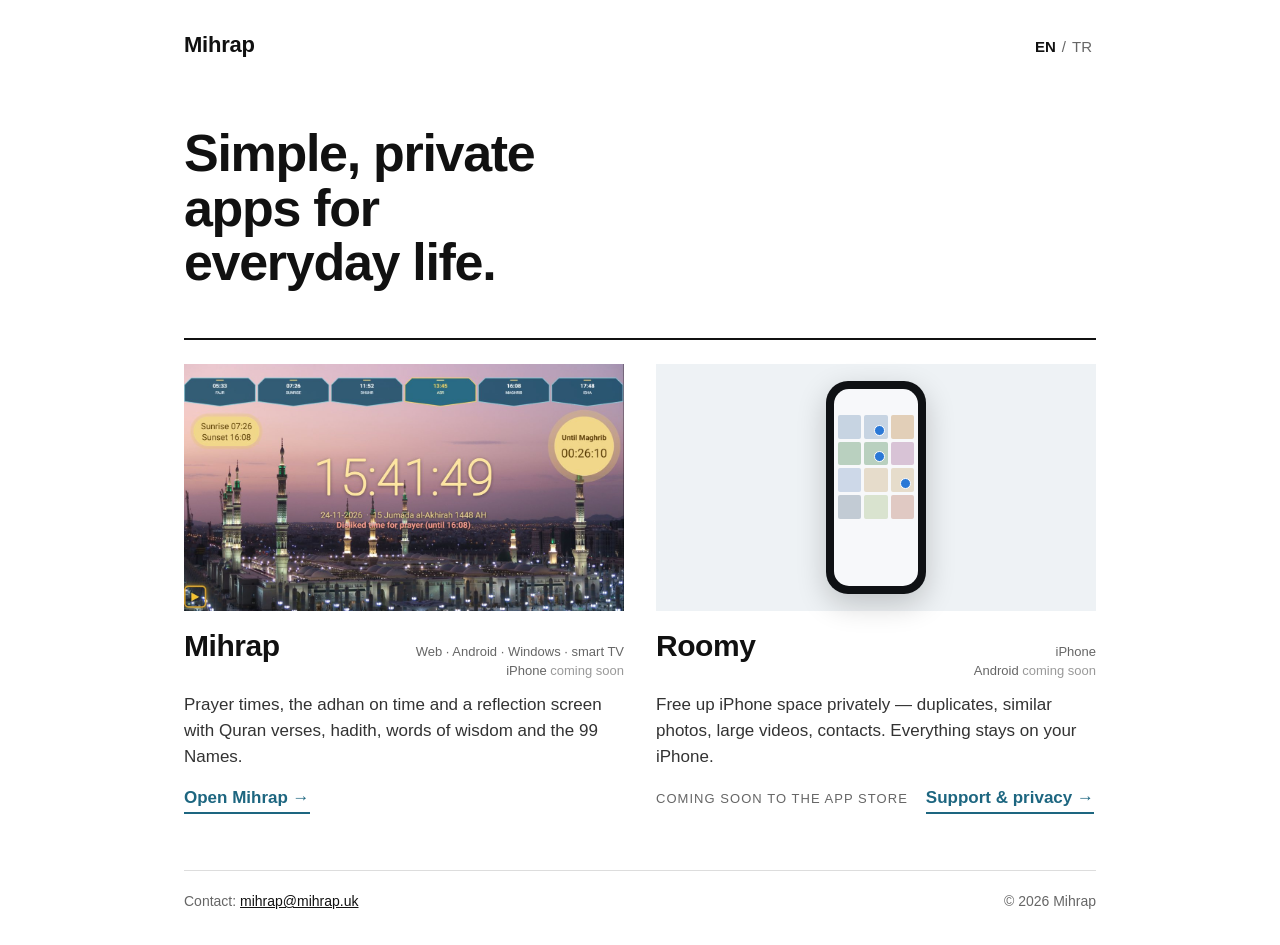
==== commit a98b5f8f: "Studio home: 'white gallery' design, real Mihrap screenshot, EN/TR switch, platforms incl. coming so" ====
--- a/index.html
+++ b/index.html
@@ -28,109 +28,133 @@
 <meta property="og:image:height" content="630">
 <meta property="og:locale" content="en_GB">
 <meta property="og:locale:alternate" content="tr_TR">
-<meta name="theme-color" content="#071a30">
+<meta name="theme-color" content="#ffffff">
 <link rel="icon" href="mihrap/icon.svg" type="image/svg+xml">
 <link rel="apple-touch-icon" href="mihrap/icons/icon-180.png">
 <style>
-/* Studio home: one column, app cards. Mihrap's navy, cream and gold. */
-@font-face { font-family: "Amiri"; src: url("mihrap/fonts/amiri_regular.ttf") format("truetype"); font-display: swap; }
-:root { --bg: #071a30; --card: #0c2847; --fg: #faf1e1; --muted: #b9c3cf; --gold: #d4a94a; --line: rgba(250,241,225,.14); color-scheme: dark; }
+/* Studio home, "white gallery": white page, large black type, no boxes; each app shown by its own picture.
+   System fonts only, so opening the page sends nothing to other sites. */
+:root {
+  --bg: #ffffff; --ink: #111111; --soft: #333333; --muted: #666666; --faint: #999999; --rule: #dddddd;
+  --accent: #1d6680; /* the Android app's prayer-chip blue */
+  --sans: "Helvetica Neue", Helvetica, "Segoe UI", Roboto, Arial, sans-serif;
+  color-scheme: light;
+}
 * { box-sizing: border-box; }
-body { margin: 0; background: var(--bg); color: var(--fg); font: 17px/1.55 -apple-system, BlinkMacSystemFont, "Segoe UI", Roboto, Arial, sans-serif; }
-main { max-width: 860px; margin: 0 auto; padding: 48px 20px 40px; display: flex; flex-direction: column; gap: 36px; }
-header { display: flex; flex-direction: column; gap: 10px; }
-.top { display: flex; justify-content: space-between; align-items: center; gap: 16px; }
-h1 { font-family: "Amiri", Georgia, serif; font-weight: 400; font-size: 52px; line-height: 1.1; margin: 0; }
-.intro { margin: 0; color: var(--muted); max-width: 60ch; font-size: 19px; }
-.lang { background: none; border: 1px solid rgba(250,241,225,.4); color: var(--fg); border-radius: 20px; padding: 6px 16px; font: inherit; font-size: 15px; cursor: pointer; }
-.apps { display: grid; grid-template-columns: repeat(auto-fit, minmax(300px, 1fr)); gap: 20px; }
-.app { background: var(--card); border: 1px solid var(--line); border-radius: 16px; padding: 24px; display: flex; flex-direction: column; gap: 14px; }
-.head { display: flex; align-items: center; gap: 16px; }
-.icon { width: 64px; height: 64px; border-radius: 15px; flex: none; }
-.roomy-icon { background: linear-gradient(145deg, #2a78d6, #6fb3ff); display: grid; place-items: center; font-size: 34px; font-weight: 700; color: #fff; }
-h2 { margin: 0; font-size: 26px; font-weight: 600; }
-.platforms { margin: 2px 0 0; color: var(--muted); font-size: 14px; }
-.app p.desc { margin: 0; color: var(--fg); }
-.actions { margin-top: auto; display: flex; flex-wrap: wrap; align-items: center; gap: 12px 18px; }
-.button { display: inline-block; background: var(--gold); color: #1c1407; text-decoration: none; font-weight: 600; padding: 11px 22px; border-radius: 26px; }
-.link { color: #f1d48c; }
-.badge { font-size: 14px; color: var(--gold); border: 1px solid rgba(212,169,74,.6); border-radius: 14px; padding: 3px 12px; }
-footer { color: var(--muted); font-size: 15px; border-top: 1px solid var(--line); padding-top: 20px; }
-footer a { color: #f1d48c; }
-@media (max-width: 520px) { h1 { font-size: 42px; } main { padding-top: 32px; } }
+body { margin: 0; background: var(--bg); color: var(--ink); font: 17px/1.55 var(--sans); }
+.wrap { max-width: 960px; margin: 0 auto; padding-left: max(24px, env(safe-area-inset-left, 0px)); padding-right: max(24px, env(safe-area-inset-right, 0px)); }
+a { color: inherit; text-decoration: none; }
+a:focus-visible, button:focus-visible { outline: 2px solid var(--accent); outline-offset: 3px; }
+p, h1, h2 { margin: 0; }
+.top { display: flex; justify-content: space-between; align-items: baseline; padding-block: 28px 0; }
+.word { font-weight: 800; font-size: 22px; letter-spacing: -.01em; }
+.lang { display: flex; gap: 2px; align-items: baseline; font-size: 15px; color: var(--muted); }
+.lang button { background: none; border: 0; padding: 2px 4px; font: inherit; color: var(--muted); cursor: pointer; }
+.lang button[aria-pressed="true"] { color: var(--ink); font-weight: 700; }
+h1 { font-size: 52px; font-weight: 700; line-height: 1.05; letter-spacing: -.025em; max-width: 16ch; padding-block: 64px 48px; text-wrap: balance; }
+.apps { display: grid; grid-template-columns: repeat(auto-fit, minmax(300px, 1fr)); gap: 44px 32px; border-top: 2px solid var(--ink); padding-top: 24px; }
+.app { display: flex; flex-direction: column; gap: 12px; min-width: 0; }
+.shot { display: block; width: 100%; height: auto; aspect-ratio: 16 / 9; object-fit: cover; background: #eef2f5; }
+.name { display: flex; justify-content: space-between; align-items: baseline; gap: 12px; }
+h2 { font-size: 30px; font-weight: 700; letter-spacing: -.015em; }
+.plat { font-size: 13px; color: var(--muted); text-align: right; line-height: 1.4; }
+.plat em { font-style: normal; color: var(--faint); }
+.desc { color: var(--soft); max-width: 46ch; }
+.acts { display: flex; gap: 18px; align-items: baseline; flex-wrap: wrap; margin-top: 2px; }
+.go { font-weight: 700; color: var(--accent); border-bottom: 2px solid currentColor; padding-bottom: 1px; }
+.soon { font-size: 13px; text-transform: uppercase; letter-spacing: .08em; color: var(--muted); }
+footer { margin-top: 56px; padding-block: 20px 32px; border-top: 1px solid var(--rule); font-size: 14px; color: var(--muted); display: flex; justify-content: space-between; flex-wrap: wrap; gap: 8px; }
+footer a { color: var(--ink); text-decoration: underline; }
+
+/* Roomy stand-in until its screenshots exist: a phone with a photo grid, duplicates marked. */
+.phone { display: grid; place-items: center; }
+.dev { display: block; height: 86%; aspect-ratio: 9 / 19; border-radius: 22px; background: #0f1114; padding: 8px; box-shadow: 0 10px 30px rgba(0,0,0,.2); }
+.scr { width: 100%; height: 100%; border-radius: 15px; background: #f7f8fa; display: grid; grid-template-columns: repeat(3, 1fr); gap: 3px; padding: 26px 4px 4px; align-content: start; overflow: hidden; }
+.scr i { aspect-ratio: 1; border-radius: 2px; background: var(--c); position: relative; }
+.scr i.dup::after { content: ""; position: absolute; right: 3px; bottom: 3px; width: 9px; height: 9px; border-radius: 50%; background: #2a78d6; border: 1.5px solid #fff; }
+
+@media (max-width: 560px) { h1 { font-size: 38px; padding-block: 44px 36px; } h2 { font-size: 26px; } }
 </style>
 </head>
 <body>
-<main>
-  <header>
-    <div class="top">
-      <h1>Mihrap</h1>
-      <button class="lang" id="lang" type="button">Türkçe</button>
+<div class="wrap">
+  <header class="top">
+    <span class="word">Mihrap</span>
+    <div class="lang" role="group" aria-label="Language">
+      <button type="button" id="langEn" aria-pressed="true">EN</button><span>/</span><button type="button" id="langTr" aria-pressed="false">TR</button>
     </div>
-    <p class="intro" data-t="intro">Simple, private apps for everyday life.</p>
   </header>
 
-  <section class="apps">
-    <article class="app">
-      <div class="head">
-        <img class="icon" src="mihrap/icons/icon-192.png" width="64" height="64" alt="">
-        <div>
+  <main>
+    <h1 data-t="lead">Simple, private apps for everyday life.</h1>
+
+    <section class="apps">
+      <article class="app">
+        <a href="mihrap/"><img class="shot" src="studio/mihrap-home.jpg" width="1200" height="675"
+          alt="Mihrap home screen: the six prayer times, a large clock and the Prophet's Mosque at dusk"></a>
+        <div class="name">
           <h2>Mihrap</h2>
-          <p class="platforms" data-t="mihrapPlatforms">Web · Android · Windows · smart TV</p>
+          <p class="plat"><span data-t="mihrapPlat">Web · Android · Windows · smart TV</span><br><span data-t="mihrapSoon">iPhone <em>coming soon</em></span></p>
         </div>
-      </div>
-      <p class="desc" data-t="mihrapDesc">Prayer times, the adhan on time and a reflection screen with Quran verses, hadith and the 99 Names.</p>
-      <div class="actions">
-        <a class="button" href="mihrap/" data-t="open">Open Mihrap</a>
-      </div>
-    </article>
+        <p class="desc" data-t="mihrapDesc">Prayer times, the adhan on time and a reflection screen with Quran verses, hadith, words of wisdom and the 99 Names.</p>
+        <div class="acts"><a class="go" href="mihrap/" data-t="open">Open Mihrap →</a></div>
+      </article>
 
-    <article class="app">
-      <div class="head">
-        <div class="icon roomy-icon" aria-hidden="true">R</div>
-        <div>
+      <article class="app">
+        <a href="roomy/" class="shot phone" aria-label="Roomy">
+          <span class="dev"><span class="scr">
+            <i style="--c:#c7d4e2"></i><i class="dup" style="--c:#c7d4e2"></i><i style="--c:#e2cfb8"></i>
+            <i style="--c:#b9d0bf"></i><i class="dup" style="--c:#b9d0bf"></i><i style="--c:#d8c3d6"></i>
+            <i style="--c:#cdd8e8"></i><i style="--c:#e6dccb"></i><i class="dup" style="--c:#e6dccb"></i>
+            <i style="--c:#c2cbd4"></i><i style="--c:#d9e3cf"></i><i style="--c:#e0c9c3"></i>
+          </span></span>
+        </a>
+        <div class="name">
           <h2>Roomy</h2>
-          <p class="platforms">iPhone</p>
+          <p class="plat">iPhone<br><span data-t="roomySoon">Android <em>coming soon</em></span></p>
         </div>
-      </div>
-      <p class="desc" data-t="roomyDesc">Free up iPhone space privately — duplicates, similar photos, large videos, contacts. Everything stays on your iPhone.</p>
-      <div class="actions">
-        <span class="badge" data-t="soon">Coming soon to the App Store</span>
-        <a class="link" href="roomy/" data-t="support">Support &amp; privacy</a>
-      </div>
-    </article>
-  </section>
+        <p class="desc" data-t="roomyDesc">Free up iPhone space privately — duplicates, similar photos, large videos, contacts. Everything stays on your iPhone.</p>
+        <div class="acts"><span class="soon" data-t="soon">Coming soon to the App Store</span><a class="go" href="roomy/" data-t="support">Support &amp; privacy →</a></div>
+      </article>
+    </section>
+  </main>
 
   <footer>
-    <span data-t="contact">Contact:</span> <a href="mailto:mihrap@mihrap.uk">mihrap@mihrap.uk</a>
+    <span><span data-t="contact">Contact:</span> <a href="mailto:mihrap@mihrap.uk">mihrap@mihrap.uk</a></span>
+    <span>© 2026 Mihrap</span>
   </footer>
-</main>
+</div>
 <script>
   (function () {
     var TR = {
-      intro: "Gündelik hayat için sade ve gizliliğe saygılı uygulamalar.",
-      mihrapPlatforms: "Web · Android · Windows · akıllı TV",
-      mihrapDesc: "Namaz vakitleri, vaktinde ezan ve ayet, hadis ve Esmâ-ül Hüsnâ ile tefekkür ekranı.",
-      open: "Mihrap'ı aç",
-      roomyDesc: "iPhone'da yer açın, gizliliğiniz korunsun — kopyalar, benzer fotoğraflar, büyük videolar, kişiler. Her şey iPhone'unuzda kalır.",
+      lead: "Gündelik hayat için sade ve gizliliğe saygılı uygulamalar.",
+      mihrapPlat: "Web · Android · Windows · akıllı TV",
+      mihrapSoon: "iPhone <em>yakında</em>",
+      mihrapDesc: "Namaz vakitleri, vaktinde ezan ve ayet, hadis, özlü sözler ve Esmâ-ül Hüsnâ ile tefekkür ekranı.",
+      open: "Mihrap'ı aç →",
+      roomySoon: "Android <em>yakında</em>",
+      roomyDesc: "iPhone'da yer açın, gizliliğiniz korunsun: kopyalar, benzer fotoğraflar, büyük videolar, kişiler. Her şey iPhone'unuzda kalır.",
       soon: "Yakında App Store'da",
-      support: "Destek ve gizlilik",
+      support: "Destek ve gizlilik →",
       contact: "İletişim:"
     };
     var nodes = document.querySelectorAll("[data-t]"), EN = {};
     for (var i = 0; i < nodes.length; i++) EN[nodes[i].getAttribute("data-t")] = nodes[i].innerHTML;
+    var en = document.getElementById("langEn"), tr = document.getElementById("langTr");
     function apply(lang) {
       var t = lang === "tr" ? TR : EN;
       for (var i = 0; i < nodes.length; i++) nodes[i].innerHTML = t[nodes[i].getAttribute("data-t")];
       document.documentElement.lang = lang;
-      document.getElementById("lang").textContent = lang === "tr" ? "English" : "Türkçe";
+      en.setAttribute("aria-pressed", lang === "en" ? "true" : "false");
+      tr.setAttribute("aria-pressed", lang === "tr" ? "true" : "false");
       try { localStorage.setItem("studio_lang", lang); } catch (e) {}
     }
     var saved = null;
     try { saved = localStorage.getItem("studio_lang"); } catch (e) {}
     var lang = saved || ((navigator.language || "").toLowerCase().indexOf("tr") === 0 ? "tr" : "en");
     if (lang === "tr") apply("tr");
-    document.getElementById("lang").onclick = function () { apply(document.documentElement.lang === "tr" ? "en" : "tr"); };
+    en.onclick = function () { apply("en"); };
+    tr.onclick = function () { apply("tr"); };
   })();
 </script>
 </body>
